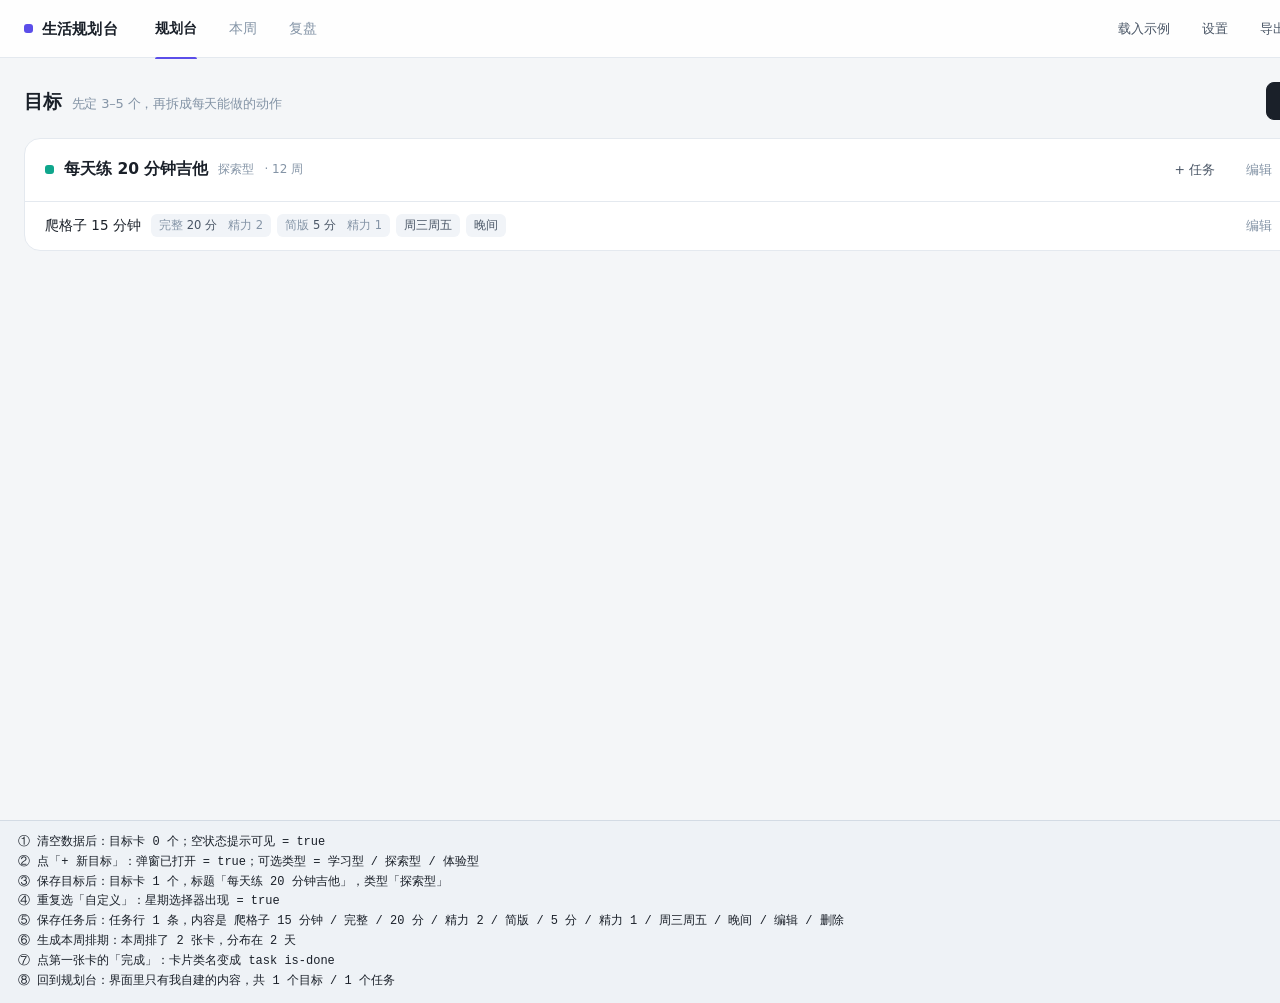
==== dev/driver.html @ 534f2786 "Initial commit: 生活规划台，给低精力人群的规划与复盘工具" ====
<!doctype html>
<html lang="zh-CN"><head><meta charset="utf-8"><title>driver</title>
<style>
body { margin: 0; font: 12px/1.65 ui-monospace, Consolas, monospace; background: #fff; color: #1A2029; }
#f { width: 1380px; height: 820px; border: 0; display: block; }
#out { padding: 12px 18px; white-space: pre-wrap; background: #EEF2F6; border-top: 1px solid #D3DBE4; margin: 0; }
</style></head>
<body>
<iframe id="f" src="../index.html?reset=1"></iframe>
<pre id="out">running…</pre>
<script>
var lines = [];
function say(s) { lines.push(s); document.getElementById('out').textContent = lines.join('\n'); }
function sleep(ms) { return new Promise(function (r) { setTimeout(r, ms); }); }
var f = document.getElementById('f');

(async function () {
  try {
    await new Promise(function (r) { f.onload = r; });
    var d = f.contentDocument, w = f.contentWindow;
    w.alert = function () {}; w.confirm = function () { return true; };

    say('① 清空数据后：目标卡 ' + d.querySelectorAll('.goal-group').length +
        ' 个；空状态提示可见 = ' + (!d.getElementById('planEmpty').hidden));

    d.getElementById('btnAddGoal').click();
    await sleep(40);
    say('② 点「+ 新目标」：弹窗已打开 = ' + d.getElementById('dlgGoal').open +
        '；可选类型 = ' + [].map.call(d.getElementById('goalType').options, function (o) { return o.textContent; }).join(' / '));

    d.getElementById('goalTitle').value = '每天练 20 分钟吉他';
    d.getElementById('goalHorizon').value = '12 周';
    d.getElementById('goalType').selectedIndex = 1;
    d.getElementById('goalSave').click();
    await sleep(60);

    var g = d.querySelectorAll('.goal-group');
    say('③ 保存目标后：目标卡 ' + g.length + ' 个，标题「' +
        g[0].querySelector('.goal-title').textContent + '」，类型「' +
        g[0].querySelector('.goal-type').textContent + '」');

    g[0].querySelector('[data-task-add]').click();
    await sleep(40);
    d.getElementById('taskTitle').value = '爬格子 15 分钟';
    d.getElementById('taskFullMin').value = 20;
    d.getElementById('taskFullEnergy').value = 2;
    d.getElementById('taskMiniMin').value = 5;
    d.getElementById('taskMiniEnergy').value = 1;

    var rp = d.getElementById('taskRepeat');
    rp.value = 'custom';
    rp.dispatchEvent(new w.Event('change'));
    await sleep(20);
    say('④ 重复选「自定义」：星期选择器出现 = ' + (!d.getElementById('taskDaysWrap').hidden));

    [].slice.call(d.querySelectorAll('#taskDays [data-day]'), 0, 3).forEach(function (b) { b.click(); });
    d.getElementById('taskSlot').value = 'evening';
    d.getElementById('taskSave').click();
    await sleep(60);
    say('⑤ 保存任务后：任务行 ' + d.querySelectorAll('.trow').length + ' 条，内容是 ' +
        d.querySelector('.trow').innerText.replace(/\s*\n\s*/g, ' / '));

    d.getElementById('btnGenerate').click();
    await sleep(90);
    d.querySelector('.tab[data-tab="week"]').click();
    await sleep(90);

    var cards = d.querySelectorAll('#weekGrid .task');
    var daysWith = [].filter.call(d.querySelectorAll('#weekGrid .wcol'), function (c) {
      return c.querySelectorAll('.task').length > 0;
    }).length;
    say('⑥ 生成本周排期：本周排了 ' + cards.length + ' 张卡，分布在 ' + daysWith + ' 天');

    d.querySelector('#weekGrid .task .task-btns [data-act="done"]').click();
    await sleep(60);
    say('⑦ 点第一张卡的「完成」：卡片类名变成 ' + d.querySelector('#weekGrid .task').className);

    d.querySelector('.tab[data-tab="plan"]').click();
    await sleep(70);
    say('⑧ 回到规划台：界面里只有我自建的内容，共 ' +
        d.querySelectorAll('.goal-group').length + ' 个目标 / ' +
        d.querySelectorAll('.trow').length + ' 个任务');
  } catch (e) {
    say('!! 出错：' + e.message);
  }
})();
</script>
</body></html>
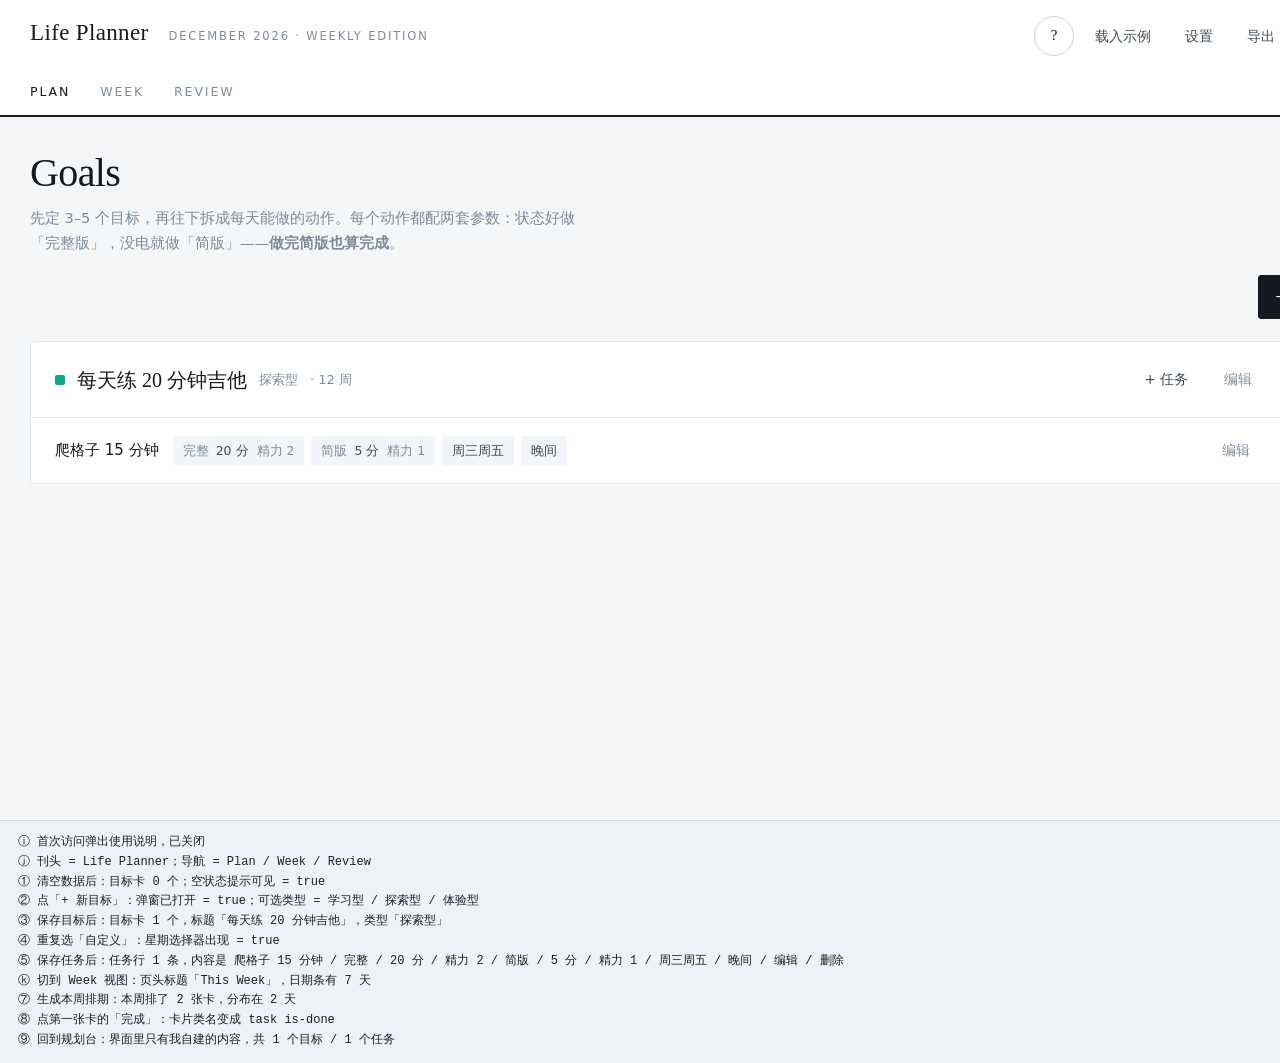
==== commit 350c50fd: "杂志版改版：英文刊头与栏目标题、字号加大、新手指引、移动端适配" ====
--- a/dev/driver.html
+++ b/dev/driver.html
@@ -19,6 +19,17 @@
     await new Promise(function (r) { f.onload = r; });
     var d = f.contentDocument, w = f.contentWindow;
     w.alert = function () {}; w.confirm = function () { return true; };
+
+    var guide = d.getElementById('dlgGuide');
+    if (guide && guide.open) {
+      guide.querySelector('[data-close]').click();
+      await sleep(50);
+      say('\u24d8 \u9996\u6b21\u8bbf\u95ee\u5f39\u51fa\u4f7f\u7528\u8bf4\u660e\uff0c\u5df2\u5173\u95ed');
+    }
+    if (d.querySelector('.mast-name')) {
+      say('\u24d9 \u520a\u5934 = ' + d.querySelector('.mast-name').textContent +
+          '\uff1b\u5bfc\u822a = ' + [].map.call(d.querySelectorAll('.tab'), function (t) { return t.textContent; }).join(' / '));
+    }
 
     say('① 清空数据后：目标卡 ' + d.querySelectorAll('.goal-group').length +
         ' 个；空状态提示可见 = ' + (!d.getElementById('planEmpty').hidden));
@@ -60,24 +71,27 @@
     say('⑤ 保存任务后：任务行 ' + d.querySelectorAll('.trow').length + ' 条，内容是 ' +
         d.querySelector('.trow').innerText.replace(/\s*\n\s*/g, ' / '));
 
+    d.querySelector('.tab[data-tab="week"]').click();
+    await sleep(120);
+    say('\u24da \u5207\u5230 Week \u89c6\u56fe\uff1a\u9875\u5934\u6807\u9898\u300c' +
+        (d.querySelector('#weekPageHead .page-title') || {}).textContent + '\u300d\uff0c\u65e5\u671f\u6761\u6709 ' +
+        d.querySelectorAll('#dayPicker button').length + ' \u5929');
     d.getElementById('btnGenerate').click();
-    await sleep(90);
-    d.querySelector('.tab[data-tab="week"]').click();
-    await sleep(90);
+    await sleep(140);
 
     var cards = d.querySelectorAll('#weekGrid .task');
     var daysWith = [].filter.call(d.querySelectorAll('#weekGrid .wcol'), function (c) {
       return c.querySelectorAll('.task').length > 0;
     }).length;
-    say('⑥ 生成本周排期：本周排了 ' + cards.length + ' 张卡，分布在 ' + daysWith + ' 天');
+    say('⑦ 生成本周排期：本周排了 ' + cards.length + ' 张卡，分布在 ' + daysWith + ' 天');
 
     d.querySelector('#weekGrid .task .task-btns [data-act="done"]').click();
     await sleep(60);
-    say('⑦ 点第一张卡的「完成」：卡片类名变成 ' + d.querySelector('#weekGrid .task').className);
+    say('⑧ 点第一张卡的「完成」：卡片类名变成 ' + d.querySelector('#weekGrid .task').className);
 
     d.querySelector('.tab[data-tab="plan"]').click();
     await sleep(70);
-    say('⑧ 回到规划台：界面里只有我自建的内容，共 ' +
+    say('⑨ 回到规划台：界面里只有我自建的内容，共 ' +
         d.querySelectorAll('.goal-group').length + ' 个目标 / ' +
         d.querySelectorAll('.trow').length + ' 个任务');
   } catch (e) {
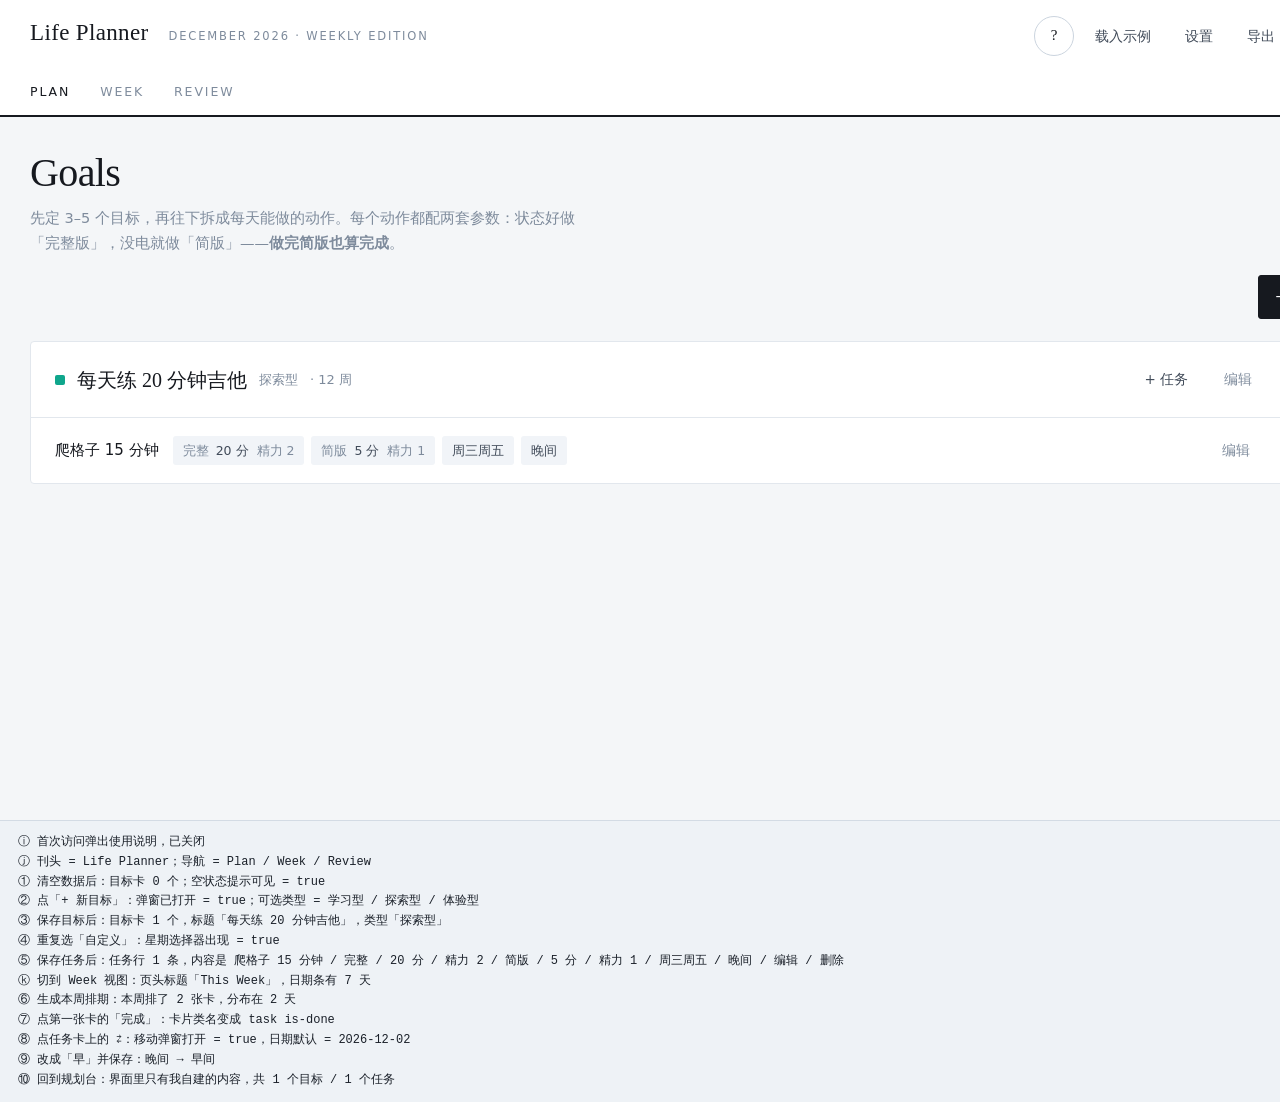
==== commit 4d2daa4c: "支持手动调整排期：任务卡加 ⇄ 可改日期与时段" ====
--- a/dev/driver.html
+++ b/dev/driver.html
@@ -83,15 +83,30 @@
     var daysWith = [].filter.call(d.querySelectorAll('#weekGrid .wcol'), function (c) {
       return c.querySelectorAll('.task').length > 0;
     }).length;
-    say('⑦ 生成本周排期：本周排了 ' + cards.length + ' 张卡，分布在 ' + daysWith + ' 天');
+    say('⑥ 生成本周排期：本周排了 ' + cards.length + ' 张卡，分布在 ' + daysWith + ' 天');
 
     d.querySelector('#weekGrid .task .task-btns [data-act="done"]').click();
     await sleep(60);
-    say('⑧ 点第一张卡的「完成」：卡片类名变成 ' + d.querySelector('#weekGrid .task').className);
+    say('⑦ 点第一张卡的「完成」：卡片类名变成 ' + d.querySelector('#weekGrid .task').className);
+
+    // 移动功能
+    var firstCard = d.querySelector('#weekGrid .task');
+    var sid = firstCard.dataset.sid;
+    var slotBefore = firstCard.closest('.slot').querySelector('.slot-name').textContent;
+    firstCard.querySelector('[data-act="move"]').click();
+    await sleep(70);
+    say('⑧ 点任务卡上的 ⇄：移动弹窗打开 = ' + d.getElementById('dlgMove').open +
+        '，日期默认 = ' + d.getElementById('moveDate').value);
+    d.querySelector('#moveSlot [data-slot="morning"]').click();
+    d.getElementById('moveSave').click();
+    await sleep(150);
+    var after = d.querySelector('.task[data-sid="' + sid + '"]');
+    say('⑨ 改成「早」并保存：' + slotBefore + '间 → ' +
+        (after ? after.closest('.slot').querySelector('.slot-name').textContent + '间' : '卡片不见了'));
 
     d.querySelector('.tab[data-tab="plan"]').click();
     await sleep(70);
-    say('⑨ 回到规划台：界面里只有我自建的内容，共 ' +
+    say('⑩ 回到规划台：界面里只有我自建的内容，共 ' +
         d.querySelectorAll('.goal-group').length + ' 个目标 / ' +
         d.querySelectorAll('.trow').length + ' 个任务');
   } catch (e) {
